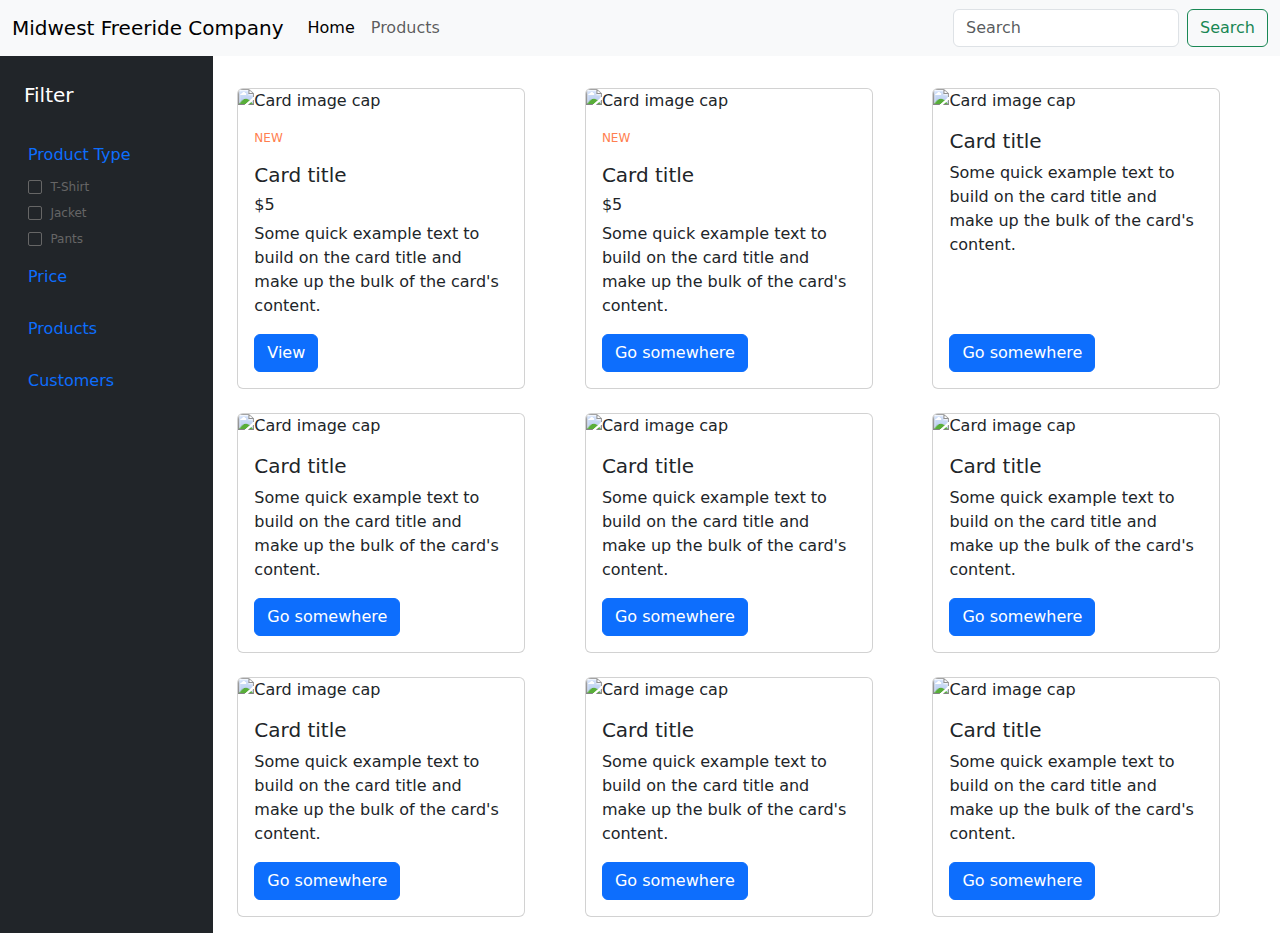
==== product.html @ 195ed952 "working on auto stuff" ====
<!DOCTYPE html>
<html>

<head>
    <meta charset="UTF-8">
    <meta http-equiv="X-UA-Compatible" content="IE=edge">
    <meta name="viewport" content="width=device-width, initial-scale=1.0">
    <title>MWFRC</title>
    <script src="common.js" defer></script>
    <script src="product.js" type="module" defer></script>
    <link rel="stylesheet" href="index.css">

    <link href="https://cdn.jsdelivr.net/npm/bootstrap@5.3.3/dist/css/bootstrap.min.css" rel="stylesheet"
        integrity="sha384-QWTKZyjpPEjISv5WaRU9OFeRpok6YctnYmDr5pNlyT2bRjXh0JMhjY6hW+ALEwIH" crossorigin="anonymous">
    <script src="https://cdn.jsdelivr.net/npm/bootstrap@5.3.3/dist/js/bootstrap.bundle.min.js"
        integrity="sha384-YvpcrYf0tY3lHB60NNkmXc5s9fDVZLESaAA55NDzOxhy9GkcIdslK1eN7N6jIeHz"
        crossorigin="anonymous"></script>

</head>


<body>
    <div id="navbar"></div>

    <div class="container-fluid">
        <div class="row flex-nowrap">
            <div class="col-auto col-md-3 col-xl-2 px-sm-2 px-0 bg-dark">
                <div class="d-flex flex-column align-items-center align-items-sm-start px-3 pt-2 text-white min-vh-100">
                    <br>
                    <br>
                    <br>
                    <a href="#"
                        class="d-flex align-items-center pb-3 mb-md-0 me-md-auto text-white text-decoration-none">
                        <span class="fs-5 d-none d-sm-inline">Filter</span>
                    </a>
                    <ul class="nav nav-pills flex-column mb-sm-auto mb-0 align-items-center align-items-sm-start"
                        id="menu">
                        <!-- <li class="nav-item">
                            <a href="#" class="nav-link align-middle px-0">
                                <i class="fs-4 bi-house"></i> <span class="ms-1 d-none d-sm-inline">Home</span>
                            </a>
                        </li> -->
                        <li>
                            <a href="#submenu1" data-bs-toggle="collapse" class="nav-link px-0 align-middle">
                                <i class="fs-4 bi-speedometer2"></i> <span class="ms-1 d-none d-sm-inline">Product
                                    Type</span> </a>
                            <ul class="collapse show nav flex-column ms-1" id="submenu1" data-bs-parent="#menu">
                                <form class="my-form">
                                    <div>
                                        <input id="check-1" type="checkbox" />
                                        <label for="check-1">T-Shirt</label>
                                    </div>
                                    <div>
                                        <input id="check-2" type="checkbox" />
                                        <label for="check-2">Jacket</label>
                                    </div>
                                    <div>
                                        <input id="check-3" type="checkbox" />
                                        <label for="check-3">Pants</label>
                                    </div>
                                </form>
                            </ul>
                        </li>

                        <li>
                            <a href="#submenu2" data-bs-toggle="collapse" class="nav-link px-0 align-middle ">
                                <i class="fs-4 bi-bootstrap"></i> <span class="ms-1 d-none d-sm-inline">Price</span></a>
                            <ul class="collapse nav flex-column ms-1" id="submenu2" data-bs-parent="#menu">
                                <form class="my-form">
                                    <div>
                                        <input id="check-1" type="checkbox" />
                                        <label for="check-1">$0-$15</label>
                                    </div>
                                    <div>
                                        <input checked="" id="check-2" type="checkbox" />
                                        <label for="check-2">$15-$25</label>
                                    </div>
                                    <div>
                                        <input id="check-3" type="checkbox" />
                                        <label for="check-3">$25-$50</label>
                                    </div>
                                    <div>
                                        <input id="check-4" type="checkbox" />
                                        <label for="check-4">$50-$75</label>
                                    </div>
                                    <div>
                                        <input id="check-5" type="checkbox" />
                                        <label for="check-5">Over $75</label>
                                    </div>

                                </form>
                            </ul>
                        </li>

                        <!-- <li>
                            <a href="#" class="nav-link px-0 align-middle">
                                <i class="fs-4 bi-table"></i> <span class="ms-1 d-none d-sm-inline">Orders</span></a>
                        </li> -->
                        <!-- <li>
                            <a href="#submenu2" data-bs-toggle="collapse" class="nav-link px-0 align-middle ">
                                <i class="fs-4 bi-bootstrap"></i> <span class="ms-1 d-none d-sm-inline">Bootstrap</span></a>
                            <ul class="collapse nav flex-column ms-1" id="submenu2" data-bs-parent="#menu">
                                <li class="w-100">
                                    <a href="#" class="nav-link px-0"> <span class="d-none d-sm-inline">Item</span> 1</a>
                                </li>
                                <li>
                                    <a href="#" class="nav-link px-0"> <span class="d-none d-sm-inline">Item</span> 2</a>
                                </li>
                            </ul>
                        </li> -->
                        <li>
                            <a href="#submenu3" data-bs-toggle="collapse" class="nav-link px-0 align-middle">
                                <i class="fs-4 bi-grid"></i> <span class="ms-1 d-none d-sm-inline">Products</span> </a>
                            <ul class="collapse nav flex-column ms-1" id="submenu3" data-bs-parent="#menu">
                                <li class="w-100">
                                    <a href="#" class="nav-link px-0"> <span class="d-none d-sm-inline">Product</span>
                                        1</a>
                                </li>
                                <li>
                                    <a href="#" class="nav-link px-0"> <span class="d-none d-sm-inline">Product</span>
                                        2</a>
                                </li>
                                <li>
                                    <a href="#" class="nav-link px-0"> <span class="d-none d-sm-inline">Product</span>
                                        3</a>
                                </li>
                                <li>
                                    <a href="#" class="nav-link px-0"> <span class="d-none d-sm-inline">Product</span>
                                        4</a>
                                </li>
                            </ul>
                        </li>
                        <li>
                            <a href="#" class="nav-link px-0 align-middle">
                                <i class="fs-4 bi-people"></i> <span class="ms-1 d-none d-sm-inline">Customers</span>
                            </a>
                        </li>
                    </ul>
                    <hr>

                </div>
            </div>
            <div class="col py-3">
                <br>
                <br>
                <br>
                <div class="container">
                    <!--                 
                    <div class="row">
                        <div class="col">
                            <div class="card" style="width: 18rem;" aria-hidden="true"> -->

                    <!-- commented out                                <img src="..." class="card-img-top" alt="..."> -->
                    <!-- commented out                                <rect width="100%" height="100%" fill="#868e96"></rect> -->
                    <!-- <svg class="bd-placeholder-img card-img-top" width="100%" height="180" xmlns="http://www.w3.org/2000/svg" role="img" aria-label="Placeholder" preserveAspectRatio="xMidYMid slice" focusable="false">
                                    <title>Placeholder</title>
                                    <rect width="100%" height="100%" fill="#868e96"></rect>
                                </svg>
                                <div class="card-body">
                                    <h5 class="card-title placeholder-glow">
                                        <span class="placeholder col-6"></span>
                                    </h5>
                                    <p class="card-text placeholder-glow">
                                        <span class="placeholder col-7"></span>
                                        <span class="placeholder col-4"></span>
                                        <span class="placeholder col-4"></span>
                                        <span class="placeholder col-6"></span>
                                        <span class="placeholder col-8"></span>
                                    </p>
                                    <a class="btn btn-primary disabled placeholder col-6" aria-disabled="true"></a>
                                </div>
                            </div>
                        </div>
                    </div>
                    <br> -->

                    <div class="row row-cols-1 row-cols-md-3 g-4">
                        <div class="col">
                            <div class="card h-100" style="width: 18rem;">
                                <img class="card-img-top" src="../images.png" alt="Card image cap">
                                <div class="card-body">
                                    <p id="is-new" style="color:coral; font-size: .75em;">NEW</p>
                                    <h5 class="card-title">Card title</h5>
                                    <h6 class="card-title">$5</h6>
                                    <p class="card-text">Some quick example text to build on the card title and make up
                                        the bulk of the card's content.</p>
                                    <a href="https://www.etsy.com/" class="btn btn-primary">View</a>
                                </div>
                            </div>
                        </div>

                        <div class="col">
                            <div class="card h-100" style="width: 18rem;">
                                <img class="card-img-top" src="../images.png" alt="Card image cap">
                                <div class="card-body">
                                    <p id="is-new" style="color:coral; font-size: .75em;">NEW</p>
                                    <h5 class="card-title">Card title</h5>
                                    <h6 class="card-title">$5</h6>
                                    <p class="card-text">Some quick example text to build on the card title and make up
                                        the bulk of the card's content.</p>
                                    <a href="#" class="btn btn-primary">Go somewhere</a>
                                </div>
                            </div>
                        </div>

                        <div class="col">
                            <div class="card h-100" style="width: 18rem;">
                                <img class="card-img-top" src="../images.png" alt="Card image cap">
                                <div class="card-body">
                                    <h5 class="card-title">Card title</h5>
                                    <p class="card-text">Some quick example text to build on the card title and make up
                                        the bulk of the card's content.</p>
                                    <a href="#" class="btn btn-primary" style="margin-top: auto;">Go somewhere</a>
                                </div>
                            </div>
                        </div>
                        <!-- </div> -->
                        <!-- <br> -->

                        <!-- <div class="row"> -->
                        <div class="col">
                            <div class="card h-100" style="width: 18rem;">
                                <img class="card-img-top" src="../images.png" alt="Card image cap">
                                <div class="card-body">
                                    <h5 class="card-title">Card title</h5>
                                    <p class="card-text">Some quick example text to build on the card title and make up
                                        the bulk of the card's content.</p>
                                    <a href="#" class="btn btn-primary">Go somewhere</a>
                                </div>
                            </div>
                        </div>

                        <div class="col">
                            <div class="card h-100" style="width: 18rem;">
                                <img class="card-img-top" src="../images.png" alt="Card image cap">
                                <div class="card-body">
                                    <h5 class="card-title">Card title</h5>
                                    <p class="card-text">Some quick example text to build on the card title and make up
                                        the bulk of the card's content.</p>
                                    <a href="#" class="btn btn-primary">Go somewhere</a>
                                </div>
                            </div>
                        </div>

                        <div class="col">
                            <div class="card h-100" style="width: 18rem;">
                                <img class="card-img-top" src="../images.png" alt="Card image cap">
                                <div class="card-body">
                                    <h5 class="card-title">Card title</h5>
                                    <p class="card-text">Some quick example text to build on the card title and make up
                                        the bulk of the card's content.</p>
                                    <a href="#" class="btn btn-primary">Go somewhere</a>
                                </div>
                            </div>
                        </div>
                        <!-- </div>
                    <br> -->

                        <!-- <div class="row"> -->
                        <div class="col">
                            <div class="card h-100" style="width: 18rem;">
                                <img class="card-img-top" src="../images.png" alt="Card image cap">
                                <div class="card-body">
                                    <h5 class="card-title">Card title</h5>
                                    <p class="card-text">Some quick example text to build on the card title and make up
                                        the bulk of the card's content.</p>
                                    <a href="#" class="btn btn-primary">Go somewhere</a>
                                </div>
                            </div>
                        </div>

                        <div class="col">
                            <div class="card h-100" style="width: 18rem;">
                                <img class="card-img-top" src="../images.png" alt="Card image cap">
                                <div class="card-body">
                                    <h5 class="card-title">Card title</h5>
                                    <p class="card-text">Some quick example text to build on the card title and make up
                                        the bulk of the card's content.</p>
                                    <a href="#" class="btn btn-primary">Go somewhere</a>
                                </div>
                            </div>
                        </div>

                        <div class="col">
                            <div class="card h-100" style="width: 18rem;">
                                <img class="card-img-top" src="../images.png" alt="Card image cap">
                                <div class="card-body">
                                    <h5 class="card-title">Card title</h5>
                                    <p class="card-text">Some quick example text to build on the card title and make up
                                        the bulk of the card's content.</p>
                                    <a href="#" class="btn btn-primary">Go somewhere</a>
                                </div>
                            </div>
                        </div>
                    </div>

                </div>
            </div>
        </div>
    </div>


</body>

</html>
---- index.css ----
ul {
    list-style-type: none;
    margin: 0;
    padding: 0;
  }
/* 
  .my-form {
    --_clr-primary: #666;
    --_clr-hover: #f33195;
    --_clr-checked: #127acf;
  }
  .my-form > div {
    --_clr-current: var(--_clr-primary);
  
    display: flex;
    align-items: center;
    gap: 0.5rem;
  }
  .my-form > div + div {
    margin-block-start: 0.5rem;
  }
  .my-form label {
    cursor: pointer;
    color: var(--_clr-current);
    transition: color 150ms ease-in-out;
  }
  
  /* styled checkbox */
  /*
  .my-form input[type="checkbox"] {
    appearance: none;
    outline: none;
    width: 1.5rem;
    height: 1.5rem;
    aspect-ratio: 1;
    padding: 0.25rem;
    background: transparent;
    border: 1px solid var(--_clr-current);
    border-radius: 2px;
    display: grid;
    place-content: center;
    cursor: pointer;
  }
  .my-form input[type="checkbox"]::after {
    content: "\2714";
    opacity: 0;
    transition: opacity 150ms ease-in-out;
    color: var(--_clr-checked);
    font-size: inherit;
    font-family: inherit;
  }
  
  .my-form label:hover,
  .my-form input[type="checkbox"]:focus-visible,
  .my-form input[type="checkbox"]:focus-visible + label,
  .my-form input[type="checkbox"]:hover,
  .my-form input[type="checkbox"]:hover + label {
    --_clr-current: var(--_clr-hover);
  }
  .my-form input[type="checkbox"]:focus-visible::after,
  .my-form input[type="checkbox"]:hover::after {
    opacity: 0.5;
    color: var(--_clr-hover);
  }
  
  .my-form input[type="checkbox"]:checked + label:not(:hover),
  .my-form input[type="checkbox"]:checked:not(:hover) {
    --_clr-current: var(--_clr-checked);
  }
  .my-form input[type="checkbox"]:checked::after {
    opacity: 1;
  } */


  .my-form {
    --_clr-primary: #666;
    --_clr-hover: #f33195;
    --_clr-checked: #127acf;
  }
  
  .my-form > div {
    --_clr-current: var(--_clr-primary);
    
    display: flex;
    align-items: center;
    gap: 0.5rem;
    font-size: 0.75em; /* Adjust font size to scale both checkbox and label */
  }
  
  .my-form > div + div {
    margin-block-start: 0.5rem;
  }
  
  .my-form label {
    cursor: pointer;
    color: var(--_clr-current);
    transition: color 150ms ease-in-out;
  }
  
  .my-form input[type="checkbox"] {
    appearance: none;
    outline: none;
    width: 1.2em; /* Use em units to scale with font size */
    height: 1.2em; /* Use em units to scale with font size */
    aspect-ratio: 1;
    padding: 0.25em; /* Adjust padding if needed */
    background: transparent;
    border: 1px solid var(--_clr-current);
    border-radius: 2px;
    display: grid;
    place-content: center;
    cursor: pointer;
  }
  
  .my-form input[type="checkbox"]::after {
    content: "\2714";
    opacity: 0;
    transition: opacity 150ms ease-in-out;
    color: var(--_clr-checked);
    font-size: inherit;
    font-family: inherit;
  }
  
  .my-form label:hover,
  .my-form input[type="checkbox"]:focus-visible,
  .my-form input[type="checkbox"]:focus-visible + label,
  .my-form input[type="checkbox"]:hover,
  .my-form input[type="checkbox"]:hover + label {
    --_clr-current: var(--_clr-hover);
  }
  
  .my-form input[type="checkbox"]:focus-visible::after,
  .my-form input[type="checkbox"]:hover::after {
    opacity: 0.5;
    color: var(--_clr-hover);
  }
  
  .my-form input[type="checkbox"]:checked + label:not(:hover),
  .my-form input[type="checkbox"]:checked:not(:hover) {
    --_clr-current: var(--_clr-checked);
  }
  
  .my-form input[type="checkbox"]:checked::after {
    opacity: 1;
  }
  

  /* .card-body {
    display: flex;
    flex-direction: column;
    height: 100%;
    justify-content: space-between;
}
.card-body .btn {
    margin-top: auto; /* Pushes the button to the bottom
    display: inline-block;
    width: auto;
} */

.card-body {
    display: flex;
    flex-direction: column;
    justify-content: space-between;
}

.btn-primary {
    align-self: flex-start;
    padding: 0.5rem 1rem;
}
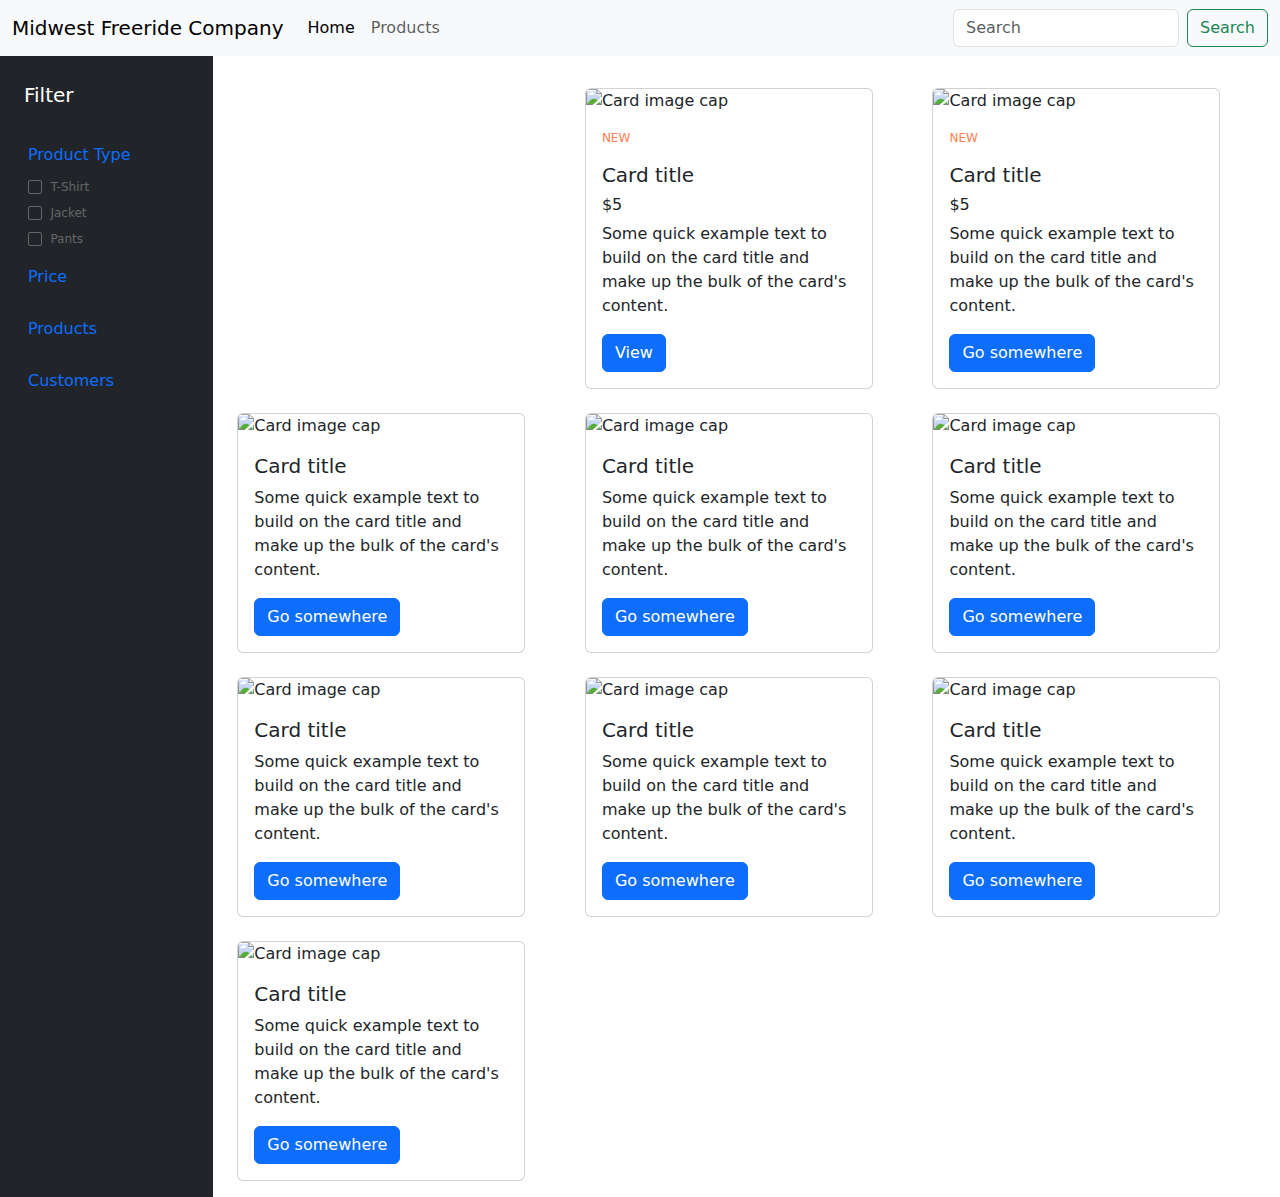
==== commit 4bb68b7e: "testing dynamic data" ====
--- a/product.html
+++ b/product.html
@@ -7,7 +7,7 @@
     <meta name="viewport" content="width=device-width, initial-scale=1.0">
     <title>MWFRC</title>
     <script src="common.js" defer></script>
-    <script src="product.js" type="module" defer></script>
+    <script src="product.js" defer></script>
     <link rel="stylesheet" href="index.css">
 
     <link href="https://cdn.jsdelivr.net/npm/bootstrap@5.3.3/dist/css/bootstrap.min.css" rel="stylesheet"
@@ -21,6 +21,7 @@
 
 <body>
     <div id="navbar"></div>
+    <!-- <script>load_products()</script> -->
 
     <div class="container-fluid">
         <div class="row flex-nowrap">
@@ -175,6 +176,8 @@
                     <br> -->
 
                     <div class="row row-cols-1 row-cols-md-3 g-4">
+                        <div id="FIRST"></div>
+                        
                         <div class="col">
                             <div class="card h-100" style="width: 18rem;">
                                 <img class="card-img-top" src="../images.png" alt="Card image cap">
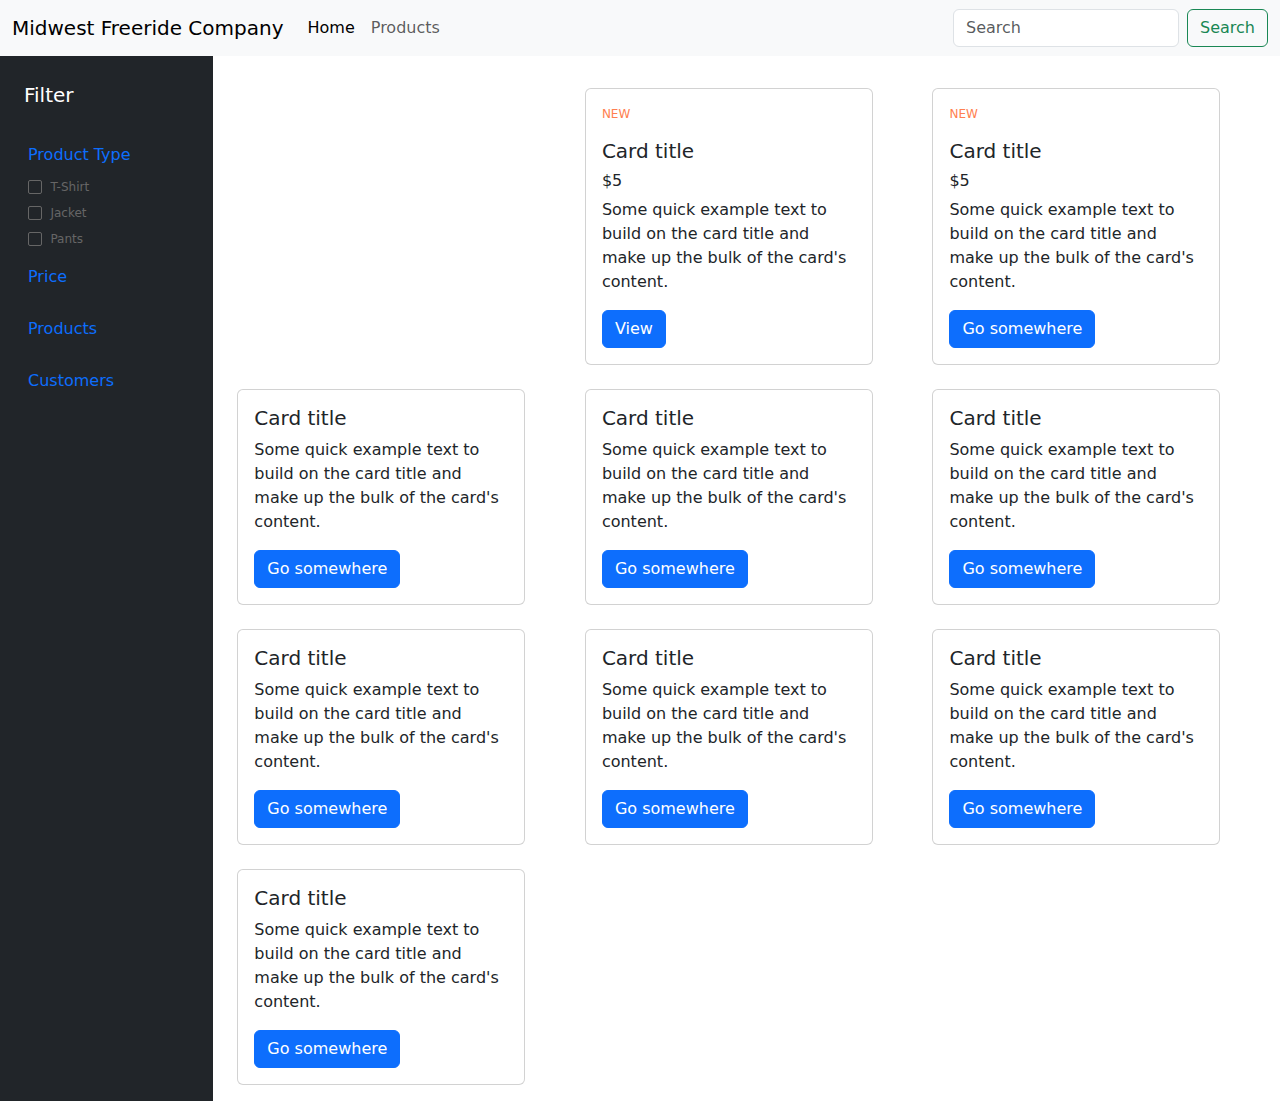
==== commit fedd1cbc: "comment out image calls" ====
--- a/product.html
+++ b/product.html
@@ -177,10 +177,10 @@
 
                     <div class="row row-cols-1 row-cols-md-3 g-4">
                         <div id="FIRST"></div>
-                        
-                        <div class="col">
-                            <div class="card h-100" style="width: 18rem;">
-                                <img class="card-img-top" src="../images.png" alt="Card image cap">
+
+                        <div class="col">
+                            <div class="card h-100" style="width: 18rem;">
+                                <!-- <img class="card-img-top" src="../images.png" alt="Card image cap"> -->
                                 <div class="card-body">
                                     <p id="is-new" style="color:coral; font-size: .75em;">NEW</p>
                                     <h5 class="card-title">Card title</h5>
@@ -194,7 +194,7 @@
 
                         <div class="col">
                             <div class="card h-100" style="width: 18rem;">
-                                <img class="card-img-top" src="../images.png" alt="Card image cap">
+                                <!-- <img class="card-img-top" src="../images.png" alt="Card image cap"> -->
                                 <div class="card-body">
                                     <p id="is-new" style="color:coral; font-size: .75em;">NEW</p>
                                     <h5 class="card-title">Card title</h5>
@@ -208,7 +208,7 @@
 
                         <div class="col">
                             <div class="card h-100" style="width: 18rem;">
-                                <img class="card-img-top" src="../images.png" alt="Card image cap">
+                                <!-- <img class="card-img-top" src="../images.png" alt="Card image cap"> -->
                                 <div class="card-body">
                                     <h5 class="card-title">Card title</h5>
                                     <p class="card-text">Some quick example text to build on the card title and make up
@@ -223,31 +223,31 @@
                         <!-- <div class="row"> -->
                         <div class="col">
                             <div class="card h-100" style="width: 18rem;">
-                                <img class="card-img-top" src="../images.png" alt="Card image cap">
-                                <div class="card-body">
-                                    <h5 class="card-title">Card title</h5>
-                                    <p class="card-text">Some quick example text to build on the card title and make up
-                                        the bulk of the card's content.</p>
-                                    <a href="#" class="btn btn-primary">Go somewhere</a>
-                                </div>
-                            </div>
-                        </div>
-
-                        <div class="col">
-                            <div class="card h-100" style="width: 18rem;">
-                                <img class="card-img-top" src="../images.png" alt="Card image cap">
-                                <div class="card-body">
-                                    <h5 class="card-title">Card title</h5>
-                                    <p class="card-text">Some quick example text to build on the card title and make up
-                                        the bulk of the card's content.</p>
-                                    <a href="#" class="btn btn-primary">Go somewhere</a>
-                                </div>
-                            </div>
-                        </div>
-
-                        <div class="col">
-                            <div class="card h-100" style="width: 18rem;">
-                                <img class="card-img-top" src="../images.png" alt="Card image cap">
+                                <!-- <img class="card-img-top" src="../images.png" alt="Card image cap"> -->
+                                <div class="card-body">
+                                    <h5 class="card-title">Card title</h5>
+                                    <p class="card-text">Some quick example text to build on the card title and make up
+                                        the bulk of the card's content.</p>
+                                    <a href="#" class="btn btn-primary">Go somewhere</a>
+                                </div>
+                            </div>
+                        </div>
+
+                        <div class="col">
+                            <div class="card h-100" style="width: 18rem;">
+                                <!-- <img class="card-img-top" src="../images.png" alt="Card image cap"> -->
+                                <div class="card-body">
+                                    <h5 class="card-title">Card title</h5>
+                                    <p class="card-text">Some quick example text to build on the card title and make up
+                                        the bulk of the card's content.</p>
+                                    <a href="#" class="btn btn-primary">Go somewhere</a>
+                                </div>
+                            </div>
+                        </div>
+
+                        <div class="col">
+                            <div class="card h-100" style="width: 18rem;">
+                                <!-- <img class="card-img-top" src="../images.png" alt="Card image cap"> -->
                                 <div class="card-body">
                                     <h5 class="card-title">Card title</h5>
                                     <p class="card-text">Some quick example text to build on the card title and make up
@@ -262,31 +262,31 @@
                         <!-- <div class="row"> -->
                         <div class="col">
                             <div class="card h-100" style="width: 18rem;">
-                                <img class="card-img-top" src="../images.png" alt="Card image cap">
-                                <div class="card-body">
-                                    <h5 class="card-title">Card title</h5>
-                                    <p class="card-text">Some quick example text to build on the card title and make up
-                                        the bulk of the card's content.</p>
-                                    <a href="#" class="btn btn-primary">Go somewhere</a>
-                                </div>
-                            </div>
-                        </div>
-
-                        <div class="col">
-                            <div class="card h-100" style="width: 18rem;">
-                                <img class="card-img-top" src="../images.png" alt="Card image cap">
-                                <div class="card-body">
-                                    <h5 class="card-title">Card title</h5>
-                                    <p class="card-text">Some quick example text to build on the card title and make up
-                                        the bulk of the card's content.</p>
-                                    <a href="#" class="btn btn-primary">Go somewhere</a>
-                                </div>
-                            </div>
-                        </div>
-
-                        <div class="col">
-                            <div class="card h-100" style="width: 18rem;">
-                                <img class="card-img-top" src="../images.png" alt="Card image cap">
+                                <!-- <img class="card-img-top" src="../images.png" alt="Card image cap"> -->
+                                <div class="card-body">
+                                    <h5 class="card-title">Card title</h5>
+                                    <p class="card-text">Some quick example text to build on the card title and make up
+                                        the bulk of the card's content.</p>
+                                    <a href="#" class="btn btn-primary">Go somewhere</a>
+                                </div>
+                            </div>
+                        </div>
+
+                        <div class="col">
+                            <div class="card h-100" style="width: 18rem;">
+                                <!-- <img class="card-img-top" src="../images.png" alt="Card image cap"> -->
+                                <div class="card-body">
+                                    <h5 class="card-title">Card title</h5>
+                                    <p class="card-text">Some quick example text to build on the card title and make up
+                                        the bulk of the card's content.</p>
+                                    <a href="#" class="btn btn-primary">Go somewhere</a>
+                                </div>
+                            </div>
+                        </div>
+
+                        <div class="col">
+                            <div class="card h-100" style="width: 18rem;">
+                                <!-- <img class="card-img-top" src="../images.png" alt="Card image cap"> -->
                                 <div class="card-body">
                                     <h5 class="card-title">Card title</h5>
                                     <p class="card-text">Some quick example text to build on the card title and make up
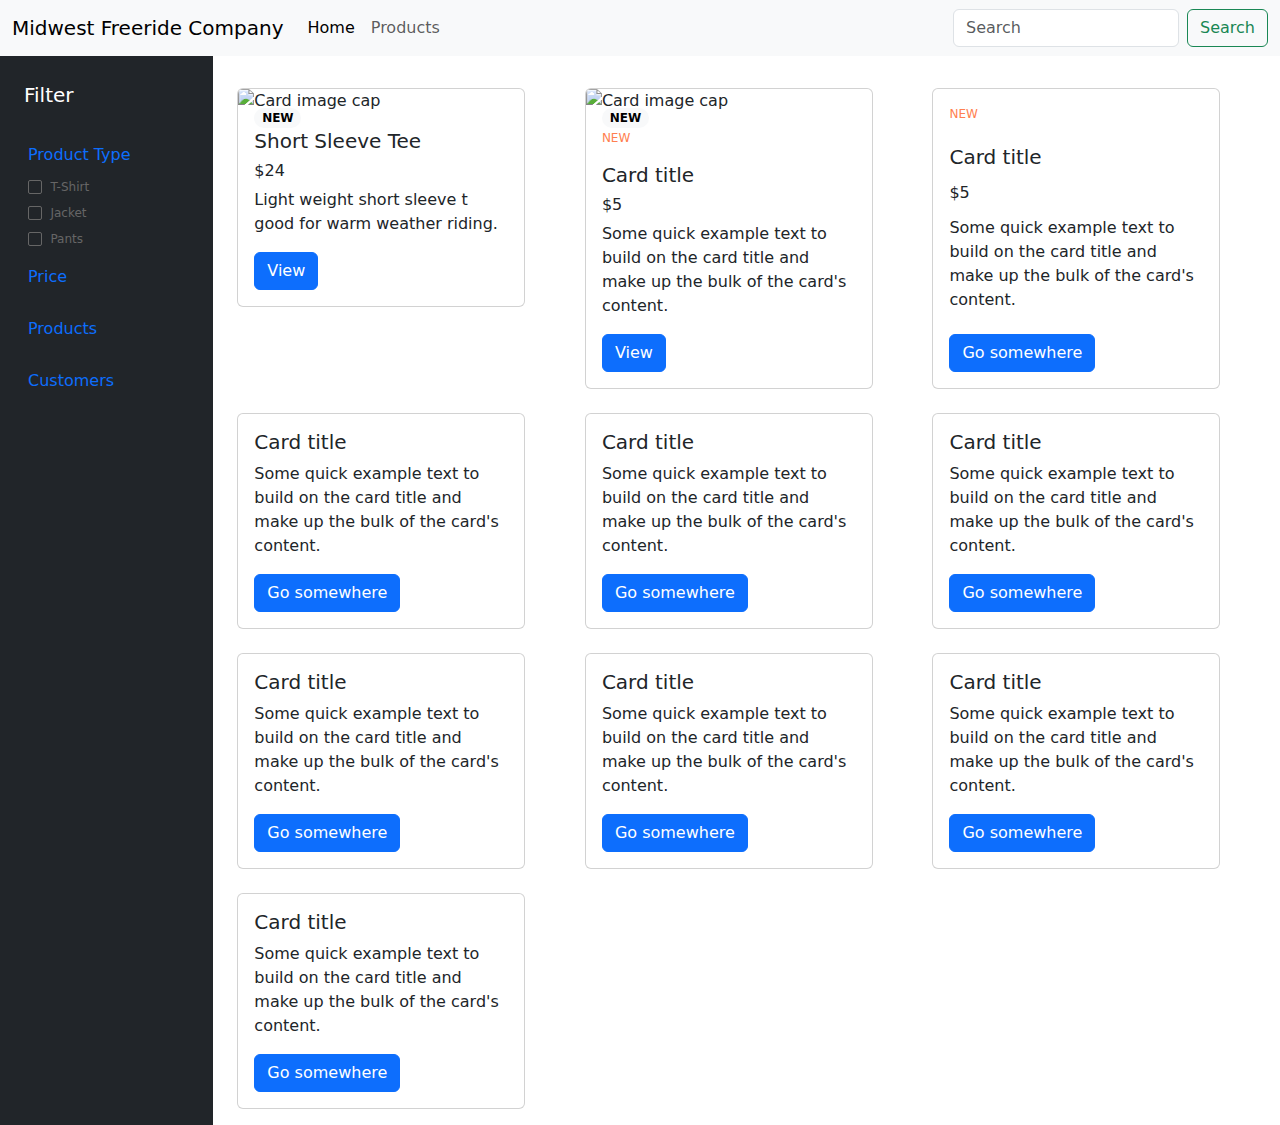
==== commit 108a84d9: "changed badge text color" ====
--- a/product.html
+++ b/product.html
@@ -180,7 +180,12 @@
 
                         <div class="col">
                             <div class="card h-100" style="width: 18rem;">
-                                <!-- <img class="card-img-top" src="../images.png" alt="Card image cap"> -->
+                                <img class="card-img-top" src="../images.png" alt="Card image cap">
+                                <div class="card-img-overlay">
+                                    <span class="badge rounded-pill text-bg-light" style="color: coral;">
+                                        NEW
+                                    </span>
+                                </div>
                                 <div class="card-body">
                                     <p id="is-new" style="color:coral; font-size: .75em;">NEW</p>
                                     <h5 class="card-title">Card title</h5>
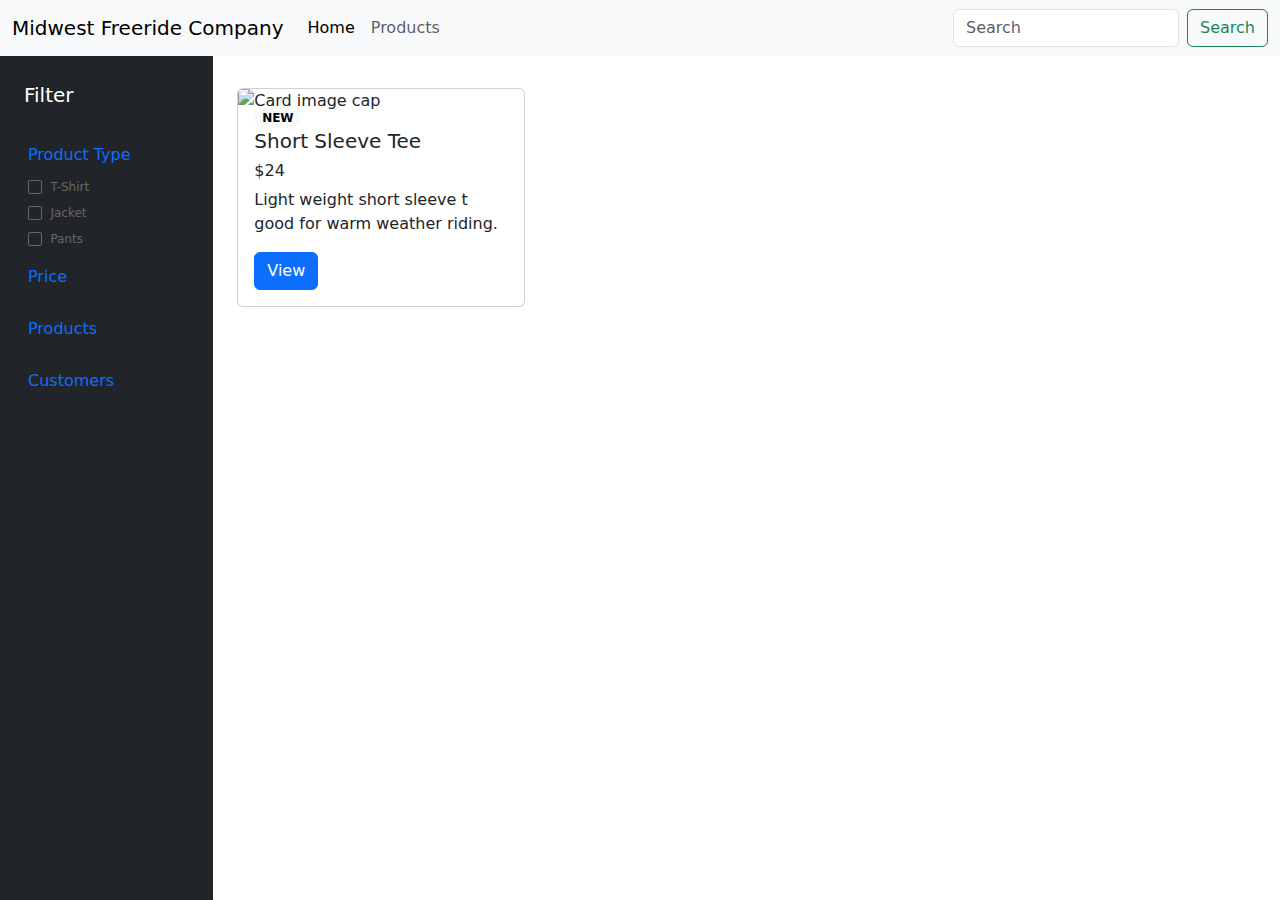
==== commit ccc5be0c: "added loading pics" ====
--- a/product.html
+++ b/product.html
@@ -175,10 +175,10 @@
                     </div>
                     <br> -->
 
-                    <div class="row row-cols-1 row-cols-md-3 g-4">
-                        <div id="FIRST"></div>
-
-                        <div class="col">
+                    <div id="product_grid" class="row row-cols-1 row-cols-md-3 g-4">
+                        <!-- <div id="FIRST"></div> -->
+
+                        <!-- <div class="col">
                             <div class="card h-100" style="width: 18rem;">
                                 <img class="card-img-top" src="../images.png" alt="Card image cap">
                                 <div class="card-img-overlay">
@@ -195,111 +195,86 @@
                                     <a href="https://www.etsy.com/" class="btn btn-primary">View</a>
                                 </div>
                             </div>
-                        </div>
-
-                        <div class="col">
-                            <div class="card h-100" style="width: 18rem;">
-                                <!-- <img class="card-img-top" src="../images.png" alt="Card image cap"> -->
-                                <div class="card-body">
-                                    <p id="is-new" style="color:coral; font-size: .75em;">NEW</p>
-                                    <h5 class="card-title">Card title</h5>
-                                    <h6 class="card-title">$5</h6>
-                                    <p class="card-text">Some quick example text to build on the card title and make up
-                                        the bulk of the card's content.</p>
-                                    <a href="#" class="btn btn-primary">Go somewhere</a>
-                                </div>
-                            </div>
-                        </div>
-
-                        <div class="col">
-                            <div class="card h-100" style="width: 18rem;">
-                                <!-- <img class="card-img-top" src="../images.png" alt="Card image cap"> -->
-                                <div class="card-body">
-                                    <h5 class="card-title">Card title</h5>
-                                    <p class="card-text">Some quick example text to build on the card title and make up
-                                        the bulk of the card's content.</p>
-                                    <a href="#" class="btn btn-primary" style="margin-top: auto;">Go somewhere</a>
-                                </div>
-                            </div>
-                        </div>
-                        <!-- </div> -->
-                        <!-- <br> -->
-
-                        <!-- <div class="row"> -->
-                        <div class="col">
-                            <div class="card h-100" style="width: 18rem;">
-                                <!-- <img class="card-img-top" src="../images.png" alt="Card image cap"> -->
-                                <div class="card-body">
-                                    <h5 class="card-title">Card title</h5>
-                                    <p class="card-text">Some quick example text to build on the card title and make up
-                                        the bulk of the card's content.</p>
-                                    <a href="#" class="btn btn-primary">Go somewhere</a>
-                                </div>
-                            </div>
-                        </div>
-
-                        <div class="col">
-                            <div class="card h-100" style="width: 18rem;">
-                                <!-- <img class="card-img-top" src="../images.png" alt="Card image cap"> -->
-                                <div class="card-body">
-                                    <h5 class="card-title">Card title</h5>
-                                    <p class="card-text">Some quick example text to build on the card title and make up
-                                        the bulk of the card's content.</p>
-                                    <a href="#" class="btn btn-primary">Go somewhere</a>
-                                </div>
-                            </div>
-                        </div>
-
-                        <div class="col">
-                            <div class="card h-100" style="width: 18rem;">
-                                <!-- <img class="card-img-top" src="../images.png" alt="Card image cap"> -->
-                                <div class="card-body">
-                                    <h5 class="card-title">Card title</h5>
-                                    <p class="card-text">Some quick example text to build on the card title and make up
-                                        the bulk of the card's content.</p>
-                                    <a href="#" class="btn btn-primary">Go somewhere</a>
-                                </div>
-                            </div>
-                        </div>
-                        <!-- </div>
-                    <br> -->
-
-                        <!-- <div class="row"> -->
-                        <div class="col">
-                            <div class="card h-100" style="width: 18rem;">
-                                <!-- <img class="card-img-top" src="../images.png" alt="Card image cap"> -->
-                                <div class="card-body">
-                                    <h5 class="card-title">Card title</h5>
-                                    <p class="card-text">Some quick example text to build on the card title and make up
-                                        the bulk of the card's content.</p>
-                                    <a href="#" class="btn btn-primary">Go somewhere</a>
-                                </div>
-                            </div>
-                        </div>
-
-                        <div class="col">
-                            <div class="card h-100" style="width: 18rem;">
-                                <!-- <img class="card-img-top" src="../images.png" alt="Card image cap"> -->
-                                <div class="card-body">
-                                    <h5 class="card-title">Card title</h5>
-                                    <p class="card-text">Some quick example text to build on the card title and make up
-                                        the bulk of the card's content.</p>
-                                    <a href="#" class="btn btn-primary">Go somewhere</a>
-                                </div>
-                            </div>
-                        </div>
-
-                        <div class="col">
-                            <div class="card h-100" style="width: 18rem;">
-                                <!-- <img class="card-img-top" src="../images.png" alt="Card image cap"> -->
-                                <div class="card-body">
-                                    <h5 class="card-title">Card title</h5>
-                                    <p class="card-text">Some quick example text to build on the card title and make up
-                                        the bulk of the card's content.</p>
-                                    <a href="#" class="btn btn-primary">Go somewhere</a>
-                                </div>
-                            </div>
-                        </div>
+                        </div> -->
+
+
+                        <div class="col">
+                            <div class="card" style="width: 18rem;" aria-hidden="true">
+                                <svg class="bd-placeholder-img card-img-top" width="100%" height="180"
+                                    xmlns="http://www.w3.org/2000/svg" role="img" aria-label="Placeholder"
+                                    preserveAspectRatio="xMidYMid slice" focusable="false">
+                                    <title>Placeholder</title>
+                                    <rect width="100%" height="100%" fill="#868e96"></rect>
+                                </svg>
+                                <div class="card-body">
+                                    <h5 class="card-title placeholder-glow">
+                                        <span class="placeholder col-6"></span>
+                                    </h5>
+                                    <h6 class="card-text placeholder-glow">
+                                        <span class="placeholder col-2"></span>
+                                    </h6>
+                                    <p class="card-text placeholder-glow">
+                                        <span class="placeholder col-7"></span>
+                                        <span class="placeholder col-4"></span>
+                                        <span class="placeholder col-4"></span>
+                                        <span class="placeholder col-6"></span>
+                                    </p>
+                                    <a class="btn btn-primary disabled placeholder col-6" aria-disabled="true"></a>
+                                </div>
+                            </div>
+                        </div>
+                        <div class="col">
+                            <div class="card" style="width: 18rem;" aria-hidden="true">
+                                <svg class="bd-placeholder-img card-img-top" width="100%" height="180"
+                                    xmlns="http://www.w3.org/2000/svg" role="img" aria-label="Placeholder"
+                                    preserveAspectRatio="xMidYMid slice" focusable="false">
+                                    <title>Placeholder</title>
+                                    <rect width="100%" height="100%" fill="#868e96"></rect>
+                                </svg>
+                                <div class="card-body">
+                                    <h5 class="card-title placeholder-glow">
+                                        <span class="placeholder col-6"></span>
+                                    </h5>
+                                    <h6 class="card-text placeholder-glow">
+                                        <span class="placeholder col-2"></span>
+                                    </h6>
+                                    <p class="card-text placeholder-glow">
+                                        <span class="placeholder col-7"></span>
+                                        <span class="placeholder col-4"></span>
+                                        <span class="placeholder col-4"></span>
+                                        <span class="placeholder col-6"></span>
+                                    </p>
+                                    <a class="btn btn-primary disabled placeholder col-6" aria-disabled="true"></a>
+                                </div>
+                            </div>
+                        </div>
+                        <div class="col">
+                            <div class="card" style="width: 18rem;" aria-hidden="true">
+                                <svg class="bd-placeholder-img card-img-top" width="100%" height="180"
+                                    xmlns="http://www.w3.org/2000/svg" role="img" aria-label="Placeholder"
+                                    preserveAspectRatio="xMidYMid slice" focusable="false">
+                                    <title>Placeholder</title>
+                                    <rect width="100%" height="100%" fill="#868e96"></rect>
+                                </svg>
+                                <div class="card-body">
+                                    <h5 class="card-title placeholder-glow">
+                                        <span class="placeholder col-6"></span>
+                                    </h5>
+                                    <h6 class="card-text placeholder-glow">
+                                        <span class="placeholder col-2"></span>
+                                    </h6>
+                                    <p class="card-text placeholder-glow">
+                                        <span class="placeholder col-7"></span>
+                                        <span class="placeholder col-4"></span>
+                                        <span class="placeholder col-4"></span>
+                                        <span class="placeholder col-6"></span>
+                                    </p>
+                                    <a class="btn btn-primary disabled placeholder col-6" aria-disabled="true"></a>
+                                </div>
+                            </div>
+                        </div>
+
+
                     </div>
 
                 </div>
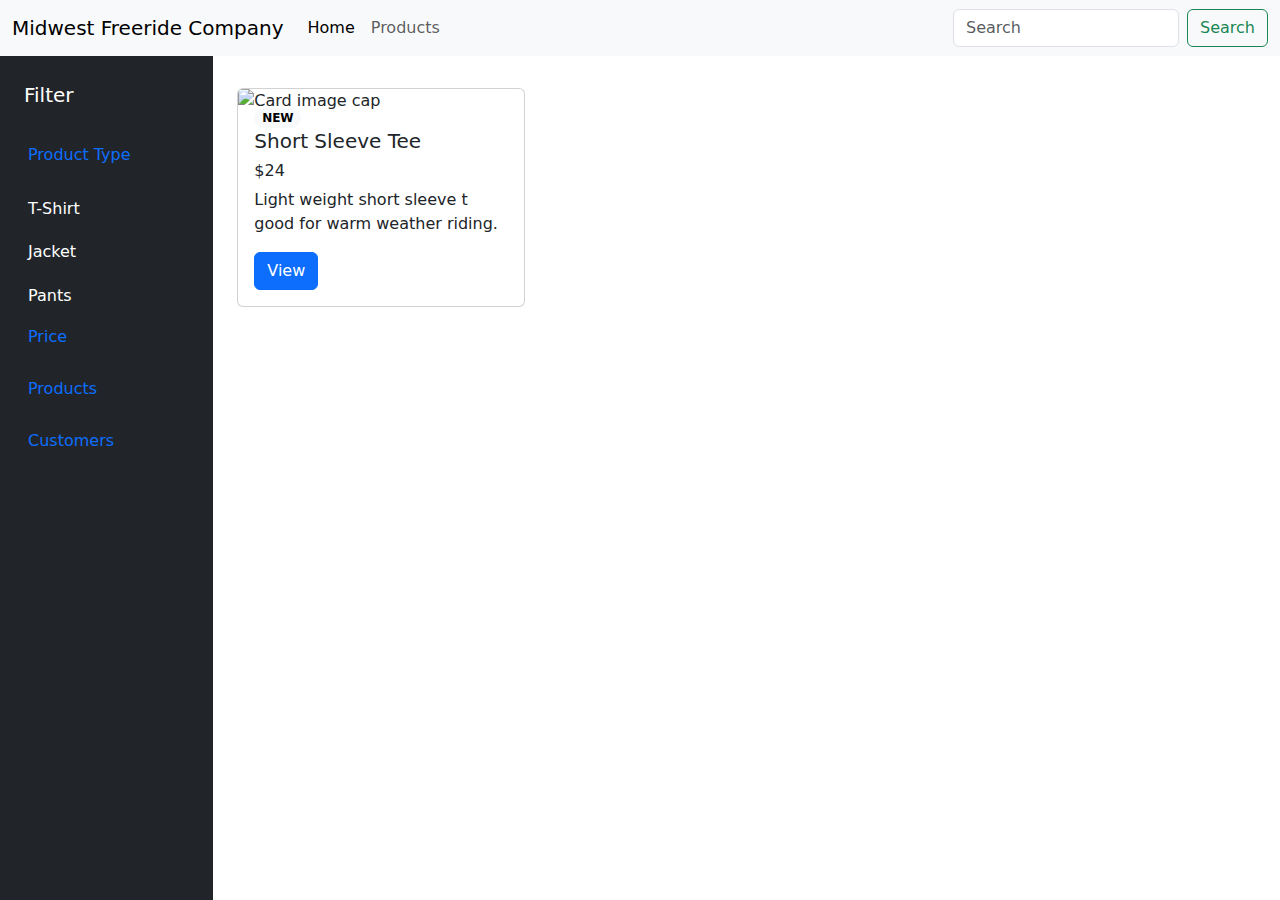
==== commit 2e5f46d1: "added text" ====
--- a/product.html
+++ b/product.html
@@ -6,7 +6,7 @@
     <meta http-equiv="X-UA-Compatible" content="IE=edge">
     <meta name="viewport" content="width=device-width, initial-scale=1.0">
     <title>MWFRC</title>
-    <script src="common.js" defer></script>
+    <script src="common.js"></script>
     <script src="product.js" defer></script>
     <link rel="stylesheet" href="index.css">
 
@@ -21,7 +21,7 @@
 
 <body>
     <div id="navbar"></div>
-    <!-- <script>load_products()</script> -->
+    <script>place_navbar()</script>
 
     <div class="container-fluid">
         <div class="row flex-nowrap">
@@ -146,57 +146,7 @@
                 <br>
                 <br>
                 <div class="container">
-                    <!--                 
-                    <div class="row">
-                        <div class="col">
-                            <div class="card" style="width: 18rem;" aria-hidden="true"> -->
-
-                    <!-- commented out                                <img src="..." class="card-img-top" alt="..."> -->
-                    <!-- commented out                                <rect width="100%" height="100%" fill="#868e96"></rect> -->
-                    <!-- <svg class="bd-placeholder-img card-img-top" width="100%" height="180" xmlns="http://www.w3.org/2000/svg" role="img" aria-label="Placeholder" preserveAspectRatio="xMidYMid slice" focusable="false">
-                                    <title>Placeholder</title>
-                                    <rect width="100%" height="100%" fill="#868e96"></rect>
-                                </svg>
-                                <div class="card-body">
-                                    <h5 class="card-title placeholder-glow">
-                                        <span class="placeholder col-6"></span>
-                                    </h5>
-                                    <p class="card-text placeholder-glow">
-                                        <span class="placeholder col-7"></span>
-                                        <span class="placeholder col-4"></span>
-                                        <span class="placeholder col-4"></span>
-                                        <span class="placeholder col-6"></span>
-                                        <span class="placeholder col-8"></span>
-                                    </p>
-                                    <a class="btn btn-primary disabled placeholder col-6" aria-disabled="true"></a>
-                                </div>
-                            </div>
-                        </div>
-                    </div>
-                    <br> -->
-
                     <div id="product_grid" class="row row-cols-1 row-cols-md-3 g-4">
-                        <!-- <div id="FIRST"></div> -->
-
-                        <!-- <div class="col">
-                            <div class="card h-100" style="width: 18rem;">
-                                <img class="card-img-top" src="../images.png" alt="Card image cap">
-                                <div class="card-img-overlay">
-                                    <span class="badge rounded-pill text-bg-light" style="color: coral;">
-                                        NEW
-                                    </span>
-                                </div>
-                                <div class="card-body">
-                                    <p id="is-new" style="color:coral; font-size: .75em;">NEW</p>
-                                    <h5 class="card-title">Card title</h5>
-                                    <h6 class="card-title">$5</h6>
-                                    <p class="card-text">Some quick example text to build on the card title and make up
-                                        the bulk of the card's content.</p>
-                                    <a href="https://www.etsy.com/" class="btn btn-primary">View</a>
-                                </div>
-                            </div>
-                        </div> -->
-
 
                         <div class="col">
                             <div class="card" style="width: 18rem;" aria-hidden="true">
@@ -274,7 +224,6 @@
                             </div>
                         </div>
 
-
                     </div>
 
                 </div>
--- a/index.css
+++ b/index.css
@@ -72,7 +72,11 @@
   } */
 
 
-  .my-form {
+
+
+  /* wrguaernar */
+
+  /* .my-form {
     --_clr-primary: #666;
     --_clr-hover: #f33195;
     --_clr-checked: #127acf;
@@ -166,4 +170,4 @@
 .btn-primary {
     align-self: flex-start;
     padding: 0.5rem 1rem;
-}+} */